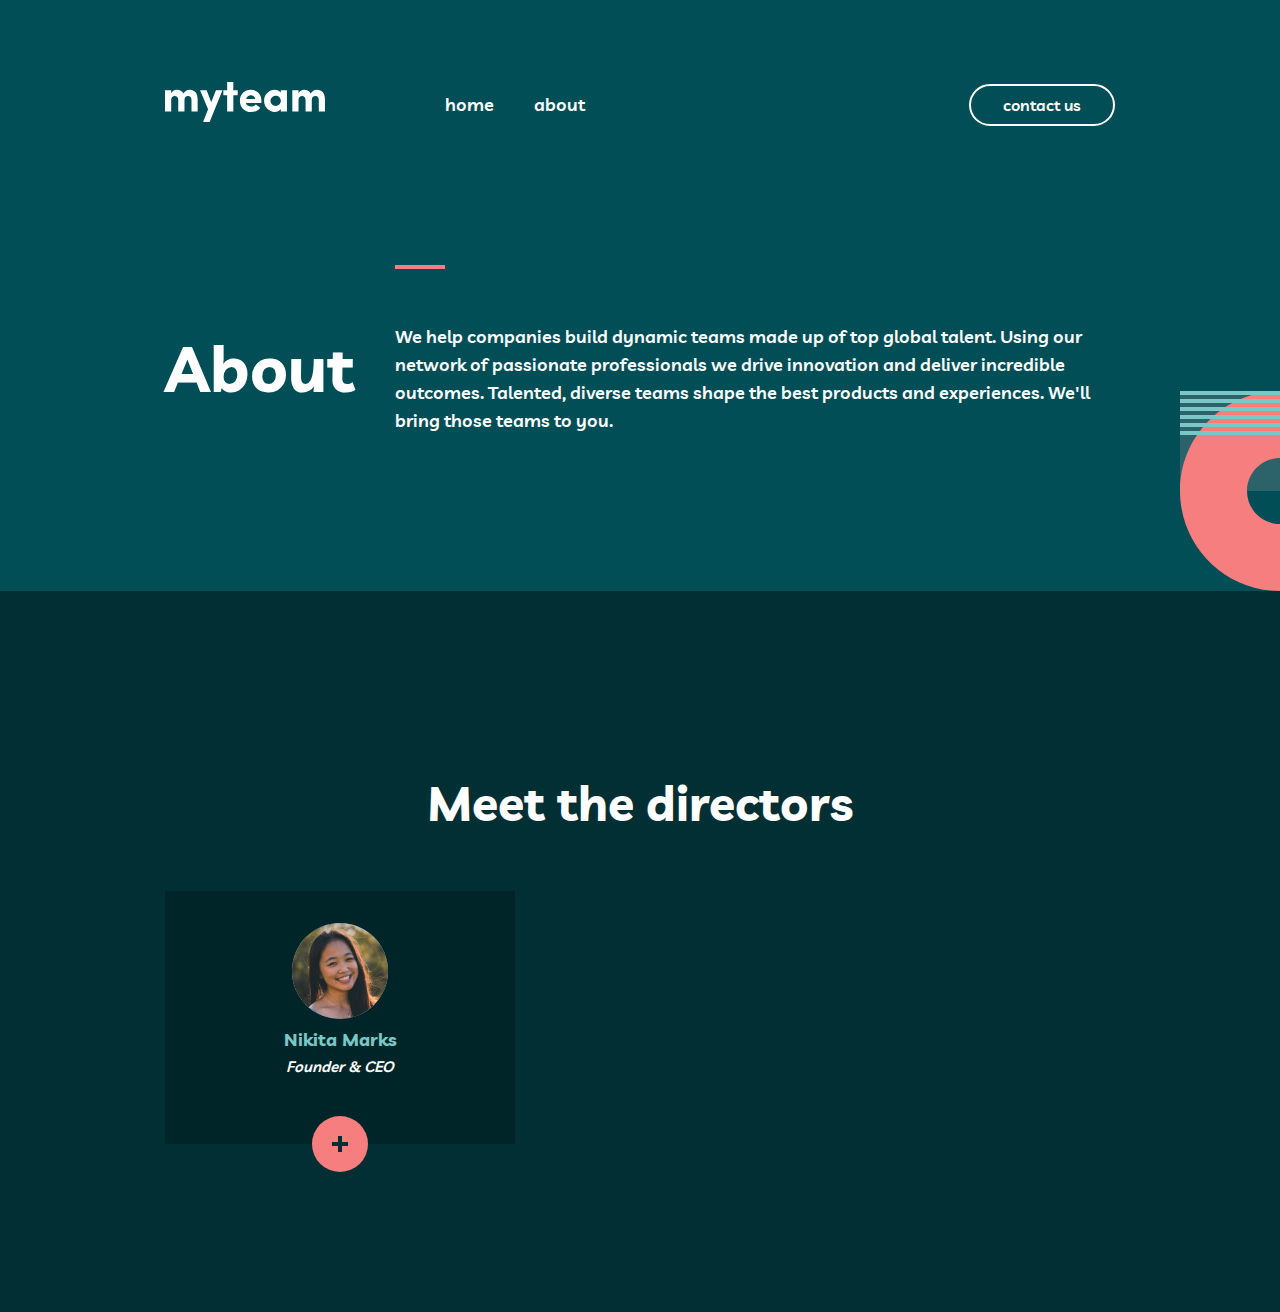
==== about.html @ c37efe7f "about page enterance and some problems fixed" ====
<!DOCTYPE html>
<html lang="en">
<head>
  <meta charset="UTF-8">
  <meta http-equiv="X-UA-Compatible" content="IE=edge">
  <meta name="viewport" content="width=device-width, initial-scale=1.0">
  <title>Project</title>

  <!-- Stylesheets -->
  <link rel="stylesheet" href="css/normalize.css">
  <link rel="stylesheet" href="css/styles.css">
</head>
<body>
  <header class="header">
    <div class="container">
      <!-- NAVBAR  -->
      <div class="navbar">
        <div class="nav-links">
          <a class="logo" href="index.html"> <img src="img/myteam.svg" alt="logo" width="160" height="40"></a>

          <ul class="nav">
            <li class="links"> <a href="index.html">Home</a> </li>
            <li class="links"> <a href="about.html">About</a> </li>
          </ul>
        </div>

        <button class="btn btn-light" > <a href="contact.html">contact us</a> </button>
      </div>
    </div>


  </header>

  <main class="main-content">
    <!-- About part  -->
    <div class="about">
      <div class="container">
        <div class="about-wrapper">
          <h2 class="about-page-title" >About</h1>
            <div class="about-content">
              <div class="just-line-light"></div>
              <p class="about-text">
                We help companies build dynamic teams made up of top global talent. Using our network of passionate professionals we drive innovation and deliver incredible outcomes. Talented, diverse teams shape the best products and experiences. We'll bring those teams to you.
              </p>
            </div>
          </div>
        </div>
        <img src="img/about-hero-circle.svg" alt="" class="about-dec">
      </div>


      <!-- Directors -->
      <div class="directors">
        <div class="container">
          <h3 class="directors-title">Meet the directors</h3>
          <div class="directors-wrapper">
            <div class="d-cards-front">
              <img class="person-img" src="img/nikita.jpg" alt="NIkita MArks">
              <p class="person-name">Nikita Marks</p>
              <p class="person-position">Founder & CEO</p>
              <span class="more-less"><img src="img/icon-plus.svg" alt=""></span>

            </div>

            <!-- <div class="d-card-back">
              <p class="name">Nikita Marks</p>
              <p class="motto">“Empowered teams create truly amazing products. Set the north star and let them follow it.”</p>
              <a  class="svg-icon" href="#">   <svg width="24" height="20" fill="none" xmlns="http://www.w3.org/2000/svg"><path class="svg-social" d="M24 2.557a9.83 9.83 0 0 1-2.828.775A4.932 4.932 0 0 0 23.337.608a9.864 9.864 0 0 1-3.127 1.195A4.916 4.916 0 0 0 16.616.248c-3.179 0-5.515 2.966-4.797 6.045A13.978 13.978 0 0 1 1.671 1.149a4.93 4.93 0 0 0 1.523 6.574 4.903 4.903 0 0 1-2.229-.616c-.054 2.281 1.581 4.415 3.949 4.89a4.935 4.935 0 0 1-2.224.084 4.928 4.928 0 0 0 4.6 3.419A9.9 9.9 0 0 1 0 17.54a13.94 13.94 0 0 0 7.548 2.212c9.142 0 14.307-7.721 13.995-14.646A10.025 10.025 0 0 0 24 2.557Z" fill="#fff"/></svg></a>

              <a class="svg-icon" href="#"><svg width="20" height="20" fill="none" xmlns="http://www.w3.org/2000/svg"><path class="svg-social" fill-rule="evenodd" clip-rule="evenodd" d="M2 0h16c1.1 0 2 .9 2 2v16c0 1.1-.9 2-2 2H2c-1.1 0-2-.9-2-2V2C0 .9.9 0 2 0Zm4 17V8H3v9h3ZM4.5 6.3c-1 0-1.8-.8-1.8-1.8s.8-1.8 1.8-1.8 1.8.8 1.8 1.8-.8 1.8-1.8 1.8ZM14 17h3v-5.7c0-1.9-1.6-3.5-3.5-3.5-.9 0-2 .6-2.5 1.4V8H8v9h3v-5.3c0-.8.7-1.5 1.5-1.5s1.5.7 1.5 1.5V17Z" fill="#fff"/></svg></a>

              <span class="more-less">x</span>
            </div> -->


          </div>
        </div>
      </div>

    </div>


    <script src="js/main.js"></script>
  </body>
  </html>
---- css/styles.css ----
:root{
  --font:  "Livvic", "Arial", sans-serif;
  --bg-color:#014E56;
  --coral:#F67E7E;
  --light:#fff;
  --state-green:#012F34;
  --dark-green:#002529;

}

/* livvic-600 - latin */
@font-face {
  font-family: "Livvic";
  font-style: normal;
  font-weight: 600;
  src: local(""),
  url("../fonts/livvic-v11-latin-600.woff2") format("woff2"), /* Chrome 26+, Opera 23+, Firefox 39+ */
  url("../fonts/livvic-v11-latin-600.woff") format("woff"); /* Chrome 6+, Firefox 3.6+, IE 9+, Safari 5.1+ */
}
/* livvic-700 - latin */
@font-face {
  font-family: "Livvic";
  font-style: normal;
  font-weight: 700;
  src: local(""),
  url("../fonts/livvic-v11-latin-700.woff2") format("woff2"), /* Chrome 26+, Opera 23+, Firefox 39+ */
  url("../fonts/livvic-v11-latin-700.woff") format("woff"); /* Chrome 6+, Firefox 3.6+, IE 9+, Safari 5.1+ */
}

/* GLOBAL */
html {
  box-sizing: border-box;
  height: 100%;
  scroll-behavior: smooth;
}

*,
*::before,
*::after {
  box-sizing: inherit;
}

body {
  display: flex;
  flex-direction: column;
  height: 100%;
  padding: 0;
  margin: 0;
  font-family: var(--font);
  font-size: 16px;
  line-height: 25px;
  font-weight: 600;
  background-color: var(--bg-color);
  color: var(--light);
  z-index: 2;
  overflow-x: hidden;
}
ul{
  list-style: none;
}
img {
  max-width: 100%;
  height: auto;
}

a{
  text-decoration: none;
  color: inherit;
}

.btn{
  padding: 10px 32px;
  box-sizing: border-box;
  border-radius: 24px;
  background-color: rgba(0, 0, 0, 0);
  cursor: pointer;
  transition: all 0.3s ease;
}

.btn:active{
  opacity: 0.7;
}

.btn-light{
  border: 2px solid var(--light);
  color: var(--light);
}

.btn-light:hover{
  background-color:var(--light);
  color:var(--bg-color);
}

.btn-dark{
  border: 2px solid var(--state-green);
  color: var(--state-green);
}
.btn-dark:hover{
  background-color:var(--state-green);
  color:var(--light);
}

/* CONTAINER */
.container {
  width: 100%;
  max-width: 1440px;
  padding-left: 165px;
  padding-right: 165px;
  margin-left: auto;
  margin-right: auto;
}


/* MAIN-CONTENT */
/* .main-content {
  flex-grow: 1;
} */

.header{
  padding-top: 75px;
  padding-bottom: 250px;
  position: relative;
  max-width: 1440px;
  width: 100%;
  margin:0 auto;
  background-color: var(--bg-color);
  height: 700;

}

/* NAVBAR  */

.navbar {
  display: flex;
  justify-content: space-between;
  align-items: center;

}

.logo:hover{
  cursor: pointer;
  opacity:0.8;
}

.logo:active{
  opacity:0.6;
}

.nav-links {
  display: flex;
  align-items: center;
}


.nav {
  list-style: none;
  display: flex;
  flex-direction: row;
  align-items: center;
}
.links:not(:last-child){
  margin-right: 40px;
  margin-left: 80px;

}
.links{
  text-transform: lowercase;
  font-size: 18px;
  line-height: 28px;
  cursor: pointer;
  transition: opacity 0.3s ease;
}

.links:hover{
  opacity: 0.8;
}

.links:active{
  opacity: 0.6;
}


/* Hero part  */
.hero {
  display: flex;
  align-items: center;
  justify-content: space-between;
  flex-wrap: wrap;
  max-width: 1440px;
  width: 100%;
  overflow-x:hidden;
}
.hero-title {
  font-weight: bold;
  font-size: 100px;
  line-height: 100px;
}
.hightlighted {
  color: var(--coral);
}
.hero-content {
  width: 445px ;
}
.just-line {
  width: 50px;
  height: 4px;
  background-color: #79C8C7;
  margin-bottom: 79px;
}
.hero-text {
  font-weight: 600;
  font-size: 18px;
  line-height: 28px;
}

.hero-dec{
  position: absolute;
  bottom: 0;
  right: 165px;
  transform: translateY(50%);
  z-index:0;
}

.hero-dec-d{
  position: absolute;
  left: 0;
  top: 250px;
  transform: translateX(-50%);
  z-index: 0;
}


/* FEATURES  */

.features {
  z-index: 2;
  background-color: var(--state-green);
  max-width: 1440px;
  width: 100%;
  margin:0 auto;
  padding: 140px 0;
  position: relative;


}

.just-line-light{
  background-color: var(--coral);
  width: 50px;
  height: 4px;
  margin-bottom: 54px;
}
.features-wrapper {
  display: flex;
  justify-content: space-between;
}
.features-title {
  font-weight: bold;
  font-size: 48px;
  line-height: 48px;

}

.detail-content {
  display: flex;
  align-items: center;
}
.details {
  margin-left: 23px;
}
.detail-title {
  font-weight: bold;
  font-size: 18px;
  line-height: 28px;
  color: var(--coral);
}
.detail-text {
  width: 445px;
  opacity: 0.8;
  font-weight: 600;
  font-size: 15px;
  line-height: 25px;
}

.feature-dec{
  position: absolute;
  right: 0;
  bottom: 0;
  transform: translateX(50%);
}


/* INDEX_ABOUT Stylesheets */
.index-about {
  max-width: 1440px;
  width: 100%;
  margin:0 auto;
  padding-top: 140px;
  padding-bottom: 150px;
  position: relative;
}

.index-about-title {
  font-weight: bold;
  font-size: 48px;
  line-height: 48px;
  text-align: center;
  margin-bottom: 92px;
}

.special-text{
  color: #79C8C7
  ;
}
.index-about-content {
  display: flex;
  justify-content: space-between;
}
.index-about-data {
  text-align: center;
  position: relative;
  width: 350px;
}
.data-text {
  margin:0;
  font-weight: 600;
  font-size: 15px;
  line-height: 25px;
  margin-bottom: 24px;
}
.data-owner-name {
  display: block;
  color: #79C8C7;
  font-weight: bold;
  font-size: 18px;
  line-height: 28px;
}
.owner-position {
  display: block;
  font-style: italic;
  font-weight: 500;
  font-size: 13px;
  line-height: 18px;
  margin-top: 2px;
  margin-bottom: 32px;
}
.person {
  border-radius:50%;
}
.index-about-dec {
  position: absolute;
  top: 0;
  left: 40%;
  transform: translateY(-90%);
}
.index-about-top {
  position: absolute;
  top: 0;
  left: 0;
}
.index-about-bottom {
  position: absolute;
  right: 0;
  bottom: 0;
  transform: translateY(50%);
}



/* Footer part  */


/* index-offer  */
.offer {
  max-width: 1440px;
  width: 100%;
  margin:0 auto;

  background-color: var(--coral);
  position: relative;
  height: 200px;

}

.offer-wrapper{
  display: flex;
  justify-content: space-around;
  align-items: center;

}

.offer-title {
  font-weight: bold;
  font-size: 48px;
  line-height: 48px;
  /* identical to box height, or 100% */
  color: #012F34;
  margin:0;
  padding: 76px 0;
}

.offer-dec{
  position: absolute;
  top: 0;
  left: 0;
  transform: translateY(25%);

}


/* Footer bar style  */
.footer-bar {
  max-width: 1440px;
  width: 100%;
  margin: 0 auto;
  background-color: var(--dark-green);
  padding: 48px 0;
  position: relative;
  z-index: 1;
}

.footer-wrapper {
  display: flex;
  justify-content: space-between;
  align-items: center;
}
.footer-data {
  display: flex;
  align-items: center;
}
.footer-nav {
  display: flex;
  flex-direction: column;
  justify-content: center;
  align-items: center;

}
.logo {
  z-index: 1;
}
.foot-nav {
  display: flex;
  flex-direction: row;
  align-items: center;
  justify-content: space-between;

}
.f-links {
  margin-right: 40px;
  cursor: pointer;
}
.f-links:hover{
  opacity: 0.7;
}
.footer-details {
  margin-left: 125px;
  opacity: 0.6;
  font-weight: 600;
  font-size: 15px;
  line-height: 25px;
}
.social-media {
  text-align: end;
}

/* Yemagan joyi  */

.svg-social {
  margin-left: 15px;
  cursor: pointer;
}
.svg-social:active{
  opacity: 0.7;
}

.svg-icons{
  padding: 5px;
  margin-left: 16px;
}

.svg-icons:hover .svg-social{
  fill: var(--coral);
}
.copyright {
  opacity: 0.6;
  margin-top: 51px;
}

/* ABOUT PAGE  */

.about {
  max-width: 1440px;
  width: 100%;
  margin: 0 auto;
  position: relative;
  margin-top: -120px;
  padding-bottom: 120px;
}

.about-wrapper {
  display: flex;
  justify-content: space-between;
}
.about-page-title {
  font-weight: bold;
  font-size: 64px;
  line-height: 100px;

}
.about-content {
  width: 720px;
}

.about-text {
  font-weight: 600;
  font-size: 18px;
  line-height: 28px;

}

.about-dec{
  position: absolute;
  right: 0;
  bottom: 0;
  transform: translateX(50%);
}

/* directors */
.directors {
  background-color:var(--state-green);
  padding-bottom: 168px;
  padding-top: 140px;
  max-width: 1440px;
  width: 100%;
}

.directors-title {
  font-weight: bold;
  font-size: 48px;
  line-height: 48px;
  text-align: center;
  margin-bottom: 64px;
}
.directors-wrapper {
  display: flex;
  flex-wrap: wrap;
  justify-content: space-between;

}
.d-cards-front {
  width: 350px;
  height: 253px;
  background-color: var(--dark-green);
  text-align: center;
  padding-top: 32px;
  position: relative;
}
.person-img {
  width: 96px;
  height: 96px;
  border-radius:50%;
}
.person-name {
  margin: 0;
  font-weight: bold;
  font-size: 18px;
  line-height: 28px;
  color:  #79C8C7;;
}
.person-position {
  margin: 0;
  font-style: italic;
  font-weight: 500;
  font-size: 15px;
  line-height: 25px;
}
.more-less {
width: 56px;
height: 56px;
background-color: var(--coral);
position: absolute;
bottom: 0;
border-radius:50%;
left: 147px;
transform: translateY(50%);
display: flex;
align-items: center;
justify-content: center;
}
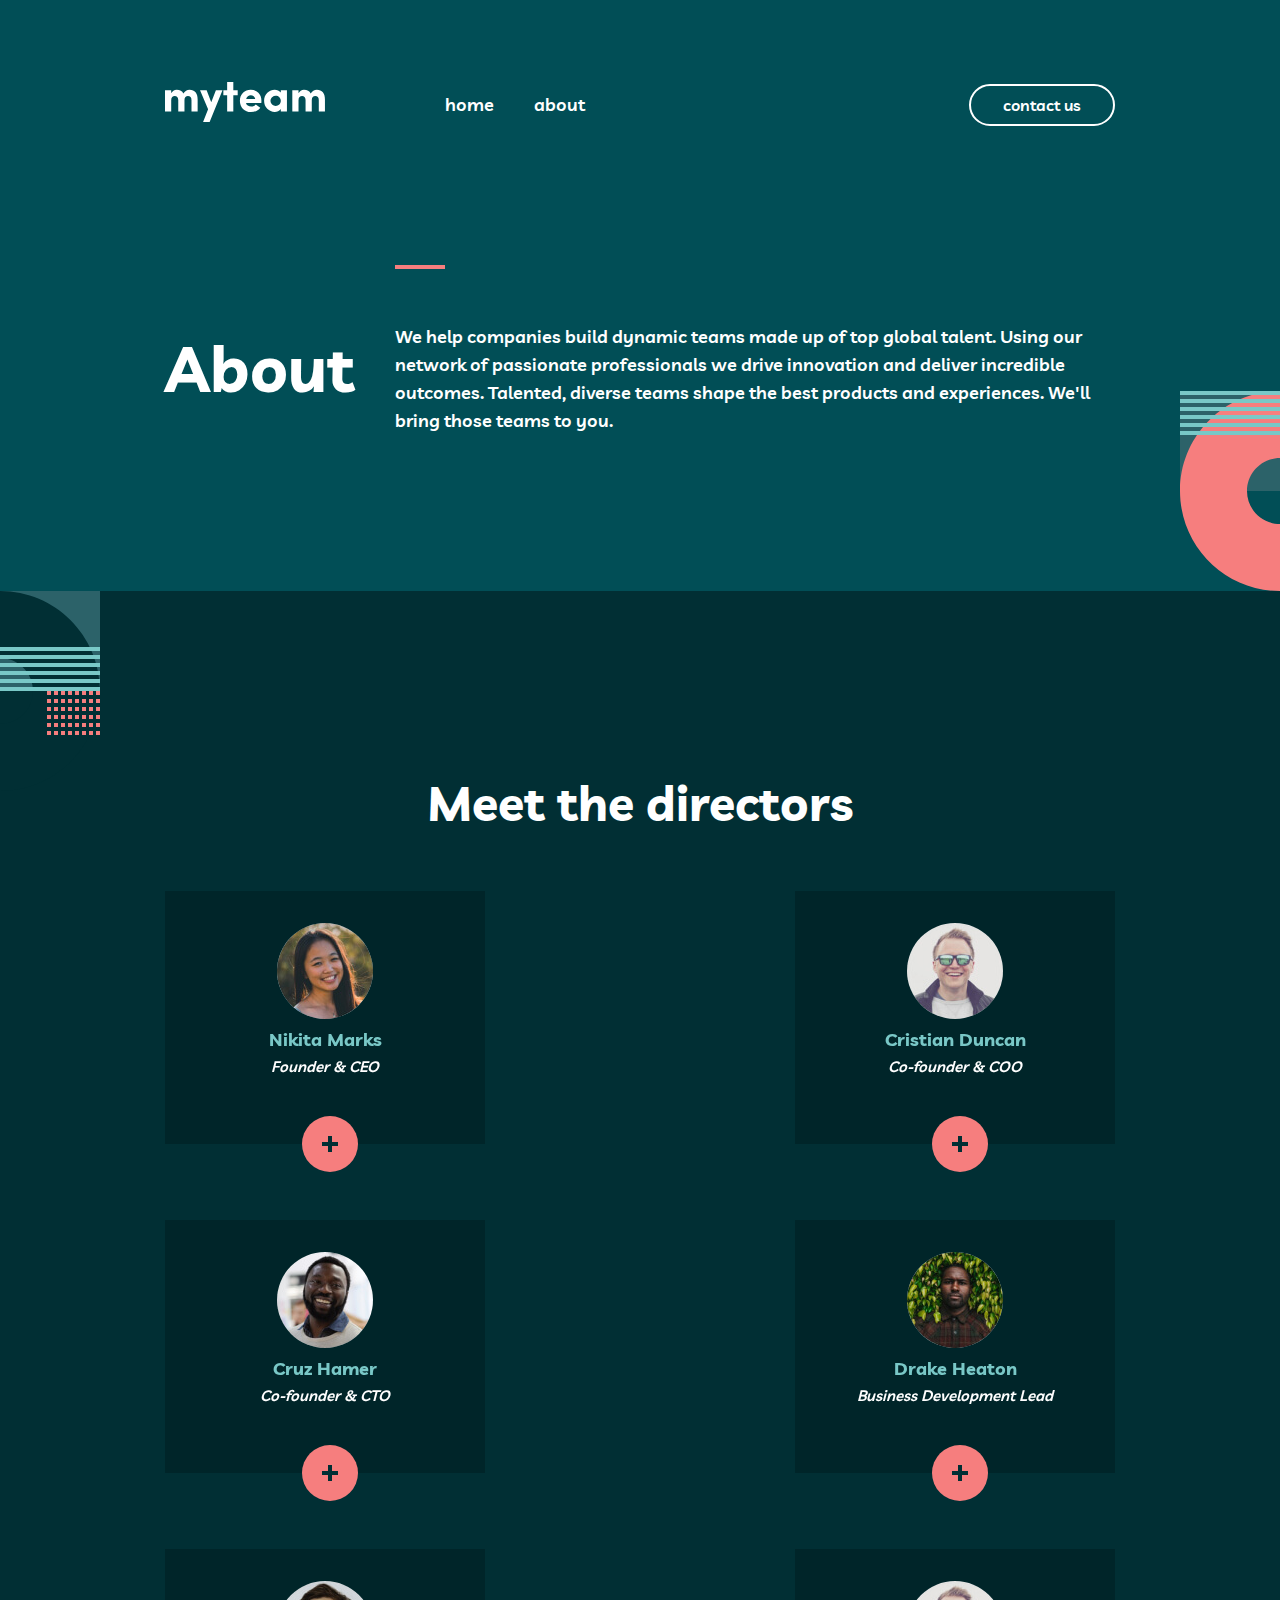
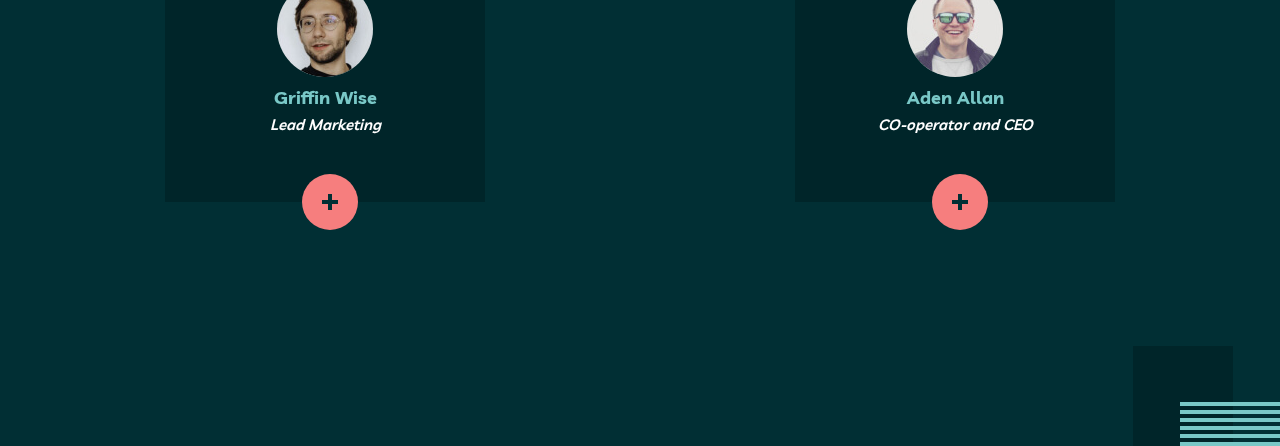
==== commit 24d7cea4: "Directors section added" ====
--- a/about.html
+++ b/about.html
@@ -53,28 +53,156 @@
       <div class="directors">
         <div class="container">
           <h3 class="directors-title">Meet the directors</h3>
-          <div class="directors-wrapper">
-            <div class="d-cards-front">
-              <img class="person-img" src="img/nikita.jpg" alt="NIkita MArks">
-              <p class="person-name">Nikita Marks</p>
-              <p class="person-position">Founder & CEO</p>
-              <span class="more-less"><img src="img/icon-plus.svg" alt=""></span>
-
-            </div>
-
-            <!-- <div class="d-card-back">
-              <p class="name">Nikita Marks</p>
-              <p class="motto">“Empowered teams create truly amazing products. Set the north star and let them follow it.”</p>
-              <a  class="svg-icon" href="#">   <svg width="24" height="20" fill="none" xmlns="http://www.w3.org/2000/svg"><path class="svg-social" d="M24 2.557a9.83 9.83 0 0 1-2.828.775A4.932 4.932 0 0 0 23.337.608a9.864 9.864 0 0 1-3.127 1.195A4.916 4.916 0 0 0 16.616.248c-3.179 0-5.515 2.966-4.797 6.045A13.978 13.978 0 0 1 1.671 1.149a4.93 4.93 0 0 0 1.523 6.574 4.903 4.903 0 0 1-2.229-.616c-.054 2.281 1.581 4.415 3.949 4.89a4.935 4.935 0 0 1-2.224.084 4.928 4.928 0 0 0 4.6 3.419A9.9 9.9 0 0 1 0 17.54a13.94 13.94 0 0 0 7.548 2.212c9.142 0 14.307-7.721 13.995-14.646A10.025 10.025 0 0 0 24 2.557Z" fill="#fff"/></svg></a>
-
-              <a class="svg-icon" href="#"><svg width="20" height="20" fill="none" xmlns="http://www.w3.org/2000/svg"><path class="svg-social" fill-rule="evenodd" clip-rule="evenodd" d="M2 0h16c1.1 0 2 .9 2 2v16c0 1.1-.9 2-2 2H2c-1.1 0-2-.9-2-2V2C0 .9.9 0 2 0Zm4 17V8H3v9h3ZM4.5 6.3c-1 0-1.8-.8-1.8-1.8s.8-1.8 1.8-1.8 1.8.8 1.8 1.8-.8 1.8-1.8 1.8ZM14 17h3v-5.7c0-1.9-1.6-3.5-3.5-3.5-.9 0-2 .6-2.5 1.4V8H8v9h3v-5.3c0-.8.7-1.5 1.5-1.5s1.5.7 1.5 1.5V17Z" fill="#fff"/></svg></a>
-
-              <span class="more-less">x</span>
-            </div> -->
+
+          <div class="directors-main-wrapper">
+
+
+            <div class="directors-wrapper">
+              <div class="d-cards-front">
+                <img class="person-img" src="img/nikita.jpg" alt="Nikita MArks">
+                <p class="person-name">Nikita Marks</p>
+                <p class="person-position">Founder & CEO</p>
+                <span class="more-less"><img src="img/icon-plus.svg" alt=""></span>
+
+              </div>
+              <div class="d-card-back">
+                <p class="person-name">Nikita Marks</p>
+                <p class="motto">“Empowered teams create truly amazing products. Set the north star and let them follow it.”</p>
+                <a  class="svg-icon" href="#">   <svg width="24" height="20" fill="none" xmlns="http://www.w3.org/2000/svg"><path class="svg-social" d="M24 2.557a9.83 9.83 0 0 1-2.828.775A4.932 4.932 0 0 0 23.337.608a9.864 9.864 0 0 1-3.127 1.195A4.916 4.916 0 0 0 16.616.248c-3.179 0-5.515 2.966-4.797 6.045A13.978 13.978 0 0 1 1.671 1.149a4.93 4.93 0 0 0 1.523 6.574 4.903 4.903 0 0 1-2.229-.616c-.054 2.281 1.581 4.415 3.949 4.89a4.935 4.935 0 0 1-2.224.084 4.928 4.928 0 0 0 4.6 3.419A9.9 9.9 0 0 1 0 17.54a13.94 13.94 0 0 0 7.548 2.212c9.142 0 14.307-7.721 13.995-14.646A10.025 10.025 0 0 0 24 2.557Z" fill="#fff"/></svg></a>
+
+                <a class="svg-icon" href="#"><svg width="20" height="20" fill="none" xmlns="http://www.w3.org/2000/svg"><path class="svg-social" fill-rule="evenodd" clip-rule="evenodd" d="M2 0h16c1.1 0 2 .9 2 2v16c0 1.1-.9 2-2 2H2c-1.1 0-2-.9-2-2V2C0 .9.9 0 2 0Zm4 17V8H3v9h3ZM4.5 6.3c-1 0-1.8-.8-1.8-1.8s.8-1.8 1.8-1.8 1.8.8 1.8 1.8-.8 1.8-1.8 1.8ZM14 17h3v-5.7c0-1.9-1.6-3.5-3.5-3.5-.9 0-2 .6-2.5 1.4V8H8v9h3v-5.3c0-.8.7-1.5 1.5-1.5s1.5.7 1.5 1.5V17Z" fill="#fff"/></svg></a>
+
+                <span class="more-less"><svg width="16" height="16" fill="none" xmlns="http://www.w3.org/2000/svg"><path fill-rule="evenodd" clip-rule="evenodd" d="M10 0H6v6H0v4h6v6h4v-6h6V6h-6V0Z" fill="#012F34"/></svg></span>
+
+              </div>
+
+            </div>
+
+            <div class="directors-wrapper">
+              <div class="d-cards-front">
+                <img class="person-img" src="img/cristian.jpg" alt="Cristian Duncan">
+                <p class="person-name">Cristian Duncan</p>
+                <p class="person-position">Co-founder & COO</p>
+                <span class="more-less"><img src="img/icon-plus.svg" alt=""></span>
+
+              </div>
+
+              <div class="d-card-back">
+                <p class="person-name">Cristian Duncan</p>
+                <p class="motto">“Empowered teams create truly amazing products. Set the north star and let them follow it.”</p>
+                <a  class="svg-icon" href="#">   <svg width="24" height="20" fill="none" xmlns="http://www.w3.org/2000/svg"><path class="svg-social" d="M24 2.557a9.83 9.83 0 0 1-2.828.775A4.932 4.932 0 0 0 23.337.608a9.864 9.864 0 0 1-3.127 1.195A4.916 4.916 0 0 0 16.616.248c-3.179 0-5.515 2.966-4.797 6.045A13.978 13.978 0 0 1 1.671 1.149a4.93 4.93 0 0 0 1.523 6.574 4.903 4.903 0 0 1-2.229-.616c-.054 2.281 1.581 4.415 3.949 4.89a4.935 4.935 0 0 1-2.224.084 4.928 4.928 0 0 0 4.6 3.419A9.9 9.9 0 0 1 0 17.54a13.94 13.94 0 0 0 7.548 2.212c9.142 0 14.307-7.721 13.995-14.646A10.025 10.025 0 0 0 24 2.557Z" fill="#fff"/></svg></a>
+
+                <a class="svg-icon" href="#"><svg width="20" height="20" fill="none" xmlns="http://www.w3.org/2000/svg"><path class="svg-social" fill-rule="evenodd" clip-rule="evenodd" d="M2 0h16c1.1 0 2 .9 2 2v16c0 1.1-.9 2-2 2H2c-1.1 0-2-.9-2-2V2C0 .9.9 0 2 0Zm4 17V8H3v9h3ZM4.5 6.3c-1 0-1.8-.8-1.8-1.8s.8-1.8 1.8-1.8 1.8.8 1.8 1.8-.8 1.8-1.8 1.8ZM14 17h3v-5.7c0-1.9-1.6-3.5-3.5-3.5-.9 0-2 .6-2.5 1.4V8H8v9h3v-5.3c0-.8.7-1.5 1.5-1.5s1.5.7 1.5 1.5V17Z" fill="#fff"/></svg></a>
+
+                <span class="more-less"><svg width="16" height="16" fill="none" xmlns="http://www.w3.org/2000/svg"><path fill-rule="evenodd" clip-rule="evenodd" d="M10 0H6v6H0v4h6v6h4v-6h6V6h-6V0Z" fill="#012F34"/></svg></span>
+
+              </div>
+
+
+            </div>
+
+            <div class="directors-wrapper">
+
+              <div class="d-cards-front">
+                <img class="person-img" src="img/cruz.jpg" alt="Cruz Hamer">
+                <p class="person-name">Cruz Hamer</p>
+                <p class="person-position">Co-founder & CTO</p>
+                <span class="more-less"><svg width="16" height="16" fill="none" xmlns="http://www.w3.org/2000/svg"><path fill-rule="evenodd" clip-rule="evenodd" d="M10 0H6v6H0v4h6v6h4v-6h6V6h-6V0Z" fill="#012F34"/></svg></span>
+
+              </div>
+
+              <div class="d-card-back">
+                <p class="person-name">Cruz Hamer</p>
+                <p class="motto">“Empowered teams create truly amazing products. Set the north star and let them follow it.”</p>
+                <a  class="svg-icon" href="#">   <svg width="24" height="20" fill="none" xmlns="http://www.w3.org/2000/svg"><path class="svg-social" d="M24 2.557a9.83 9.83 0 0 1-2.828.775A4.932 4.932 0 0 0 23.337.608a9.864 9.864 0 0 1-3.127 1.195A4.916 4.916 0 0 0 16.616.248c-3.179 0-5.515 2.966-4.797 6.045A13.978 13.978 0 0 1 1.671 1.149a4.93 4.93 0 0 0 1.523 6.574 4.903 4.903 0 0 1-2.229-.616c-.054 2.281 1.581 4.415 3.949 4.89a4.935 4.935 0 0 1-2.224.084 4.928 4.928 0 0 0 4.6 3.419A9.9 9.9 0 0 1 0 17.54a13.94 13.94 0 0 0 7.548 2.212c9.142 0 14.307-7.721 13.995-14.646A10.025 10.025 0 0 0 24 2.557Z" fill="#fff"/></svg></a>
+
+                <a class="svg-icon" href="#"><svg width="20" height="20" fill="none" xmlns="http://www.w3.org/2000/svg"><path class="svg-social" fill-rule="evenodd" clip-rule="evenodd" d="M2 0h16c1.1 0 2 .9 2 2v16c0 1.1-.9 2-2 2H2c-1.1 0-2-.9-2-2V2C0 .9.9 0 2 0Zm4 17V8H3v9h3ZM4.5 6.3c-1 0-1.8-.8-1.8-1.8s.8-1.8 1.8-1.8 1.8.8 1.8 1.8-.8 1.8-1.8 1.8ZM14 17h3v-5.7c0-1.9-1.6-3.5-3.5-3.5-.9 0-2 .6-2.5 1.4V8H8v9h3v-5.3c0-.8.7-1.5 1.5-1.5s1.5.7 1.5 1.5V17Z" fill="#fff"/></svg></a>
+
+                <span class="more-less"><svg width="16" height="16" fill="none" xmlns="http://www.w3.org/2000/svg"><path fill-rule="evenodd" clip-rule="evenodd" d="M10 0H6v6H0v4h6v6h4v-6h6V6h-6V0Z" fill="#012F34"/></svg></span>
+
+              </div>
+
+
+            </div>
+
+            <div class="directors-wrapper">
+
+              <div class="d-cards-front">
+                <img class="person-img" src="img/drake.jpg" alt="Drake Heaton">
+                <p class="person-name">Drake Heaton</p>
+                <p class="person-position">Business Development Lead</p>
+                <span class="more-less"><svg width="16" height="16" fill="none" xmlns="http://www.w3.org/2000/svg"><path fill-rule="evenodd" clip-rule="evenodd" d="M10 0H6v6H0v4h6v6h4v-6h6V6h-6V0Z" fill="#012F34"/></svg></span>
+
+              </div>
+
+              <div class="d-card-back">
+                <p class="person-name">Drake Heaton</p>
+                <p class="motto">“Empowered teams create truly amazing products. Set the north star and let them follow it.”</p>
+                <a  class="svg-icon" href="#">   <svg width="24" height="20" fill="none" xmlns="http://www.w3.org/2000/svg"><path class="svg-social" d="M24 2.557a9.83 9.83 0 0 1-2.828.775A4.932 4.932 0 0 0 23.337.608a9.864 9.864 0 0 1-3.127 1.195A4.916 4.916 0 0 0 16.616.248c-3.179 0-5.515 2.966-4.797 6.045A13.978 13.978 0 0 1 1.671 1.149a4.93 4.93 0 0 0 1.523 6.574 4.903 4.903 0 0 1-2.229-.616c-.054 2.281 1.581 4.415 3.949 4.89a4.935 4.935 0 0 1-2.224.084 4.928 4.928 0 0 0 4.6 3.419A9.9 9.9 0 0 1 0 17.54a13.94 13.94 0 0 0 7.548 2.212c9.142 0 14.307-7.721 13.995-14.646A10.025 10.025 0 0 0 24 2.557Z" fill="#fff"/></svg></a>
+
+                <a class="svg-icon" href="#"><svg width="20" height="20" fill="none" xmlns="http://www.w3.org/2000/svg"><path class="svg-social" fill-rule="evenodd" clip-rule="evenodd" d="M2 0h16c1.1 0 2 .9 2 2v16c0 1.1-.9 2-2 2H2c-1.1 0-2-.9-2-2V2C0 .9.9 0 2 0Zm4 17V8H3v9h3ZM4.5 6.3c-1 0-1.8-.8-1.8-1.8s.8-1.8 1.8-1.8 1.8.8 1.8 1.8-.8 1.8-1.8 1.8ZM14 17h3v-5.7c0-1.9-1.6-3.5-3.5-3.5-.9 0-2 .6-2.5 1.4V8H8v9h3v-5.3c0-.8.7-1.5 1.5-1.5s1.5.7 1.5 1.5V17Z" fill="#fff"/></svg></a>
+
+                <span class="more-less"><svg width="16" height="16" fill="none" xmlns="http://www.w3.org/2000/svg"><path fill-rule="evenodd" clip-rule="evenodd" d="M10 0H6v6H0v4h6v6h4v-6h6V6h-6V0Z" fill="#012F34"/></svg></span>
+
+              </div>
+
+
+            </div>
+
+            <div class="directors-wrapper">
+
+              <div class="d-cards-front">
+                <img class="person-img" src="img/griffin.jpg" alt="Griffin Wise">
+                <p class="person-name">Griffin Wise</p>
+                <p class="person-position">Lead Marketing</p>
+                <span class="more-less"><svg width="16" height="16" fill="none" xmlns="http://www.w3.org/2000/svg"><path fill-rule="evenodd" clip-rule="evenodd" d="M10 0H6v6H0v4h6v6h4v-6h6V6h-6V0Z" fill="#012F34"/></svg></span>
+
+              </div>
+
+              <div class="d-card-back">
+                <p class="person-name">Griffin Wise</p>
+                <p class="motto">“Empowered teams create truly amazing products. Set the north star and let them follow it.”</p>
+                <a  class="svg-icon" href="#">   <svg width="24" height="20" fill="none" xmlns="http://www.w3.org/2000/svg"><path class="svg-social" d="M24 2.557a9.83 9.83 0 0 1-2.828.775A4.932 4.932 0 0 0 23.337.608a9.864 9.864 0 0 1-3.127 1.195A4.916 4.916 0 0 0 16.616.248c-3.179 0-5.515 2.966-4.797 6.045A13.978 13.978 0 0 1 1.671 1.149a4.93 4.93 0 0 0 1.523 6.574 4.903 4.903 0 0 1-2.229-.616c-.054 2.281 1.581 4.415 3.949 4.89a4.935 4.935 0 0 1-2.224.084 4.928 4.928 0 0 0 4.6 3.419A9.9 9.9 0 0 1 0 17.54a13.94 13.94 0 0 0 7.548 2.212c9.142 0 14.307-7.721 13.995-14.646A10.025 10.025 0 0 0 24 2.557Z" fill="#fff"/></svg></a>
+
+                <a class="svg-icon" href="#"><svg width="20" height="20" fill="none" xmlns="http://www.w3.org/2000/svg"><path class="svg-social" fill-rule="evenodd" clip-rule="evenodd" d="M2 0h16c1.1 0 2 .9 2 2v16c0 1.1-.9 2-2 2H2c-1.1 0-2-.9-2-2V2C0 .9.9 0 2 0Zm4 17V8H3v9h3ZM4.5 6.3c-1 0-1.8-.8-1.8-1.8s.8-1.8 1.8-1.8 1.8.8 1.8 1.8-.8 1.8-1.8 1.8ZM14 17h3v-5.7c0-1.9-1.6-3.5-3.5-3.5-.9 0-2 .6-2.5 1.4V8H8v9h3v-5.3c0-.8.7-1.5 1.5-1.5s1.5.7 1.5 1.5V17Z" fill="#fff"/></svg></a>
+
+                <span class="more-less"><svg width="16" height="16" fill="none" xmlns="http://www.w3.org/2000/svg"><path fill-rule="evenodd" clip-rule="evenodd" d="M10 0H6v6H0v4h6v6h4v-6h6V6h-6V0Z" fill="#012F34"/></svg></span>
+
+              </div>
+
+
+            </div>
+
+            <div class="directors-wrapper">
+              <div class="d-cards-front">
+                <img class="person-img" src="img/cristian.jpg" alt="Cristian Duncan">
+                <p class="person-name">Aden Allan</p>
+                <p class="person-position">CO-operator and CEO</p>
+                <span class="more-less"><img src="img/icon-plus.svg" alt=""></span>
+
+              </div>
+
+              <div class="d-card-back">
+                <p class="person-name">Aden Allan</p>
+                <p class="motto">“Empowered teams create truly amazing products. Set the north star and let them follow it.”</p>
+                <a  class="svg-icon" href="#">   <svg width="24" height="20" fill="none" xmlns="http://www.w3.org/2000/svg"><path class="svg-social" d="M24 2.557a9.83 9.83 0 0 1-2.828.775A4.932 4.932 0 0 0 23.337.608a9.864 9.864 0 0 1-3.127 1.195A4.916 4.916 0 0 0 16.616.248c-3.179 0-5.515 2.966-4.797 6.045A13.978 13.978 0 0 1 1.671 1.149a4.93 4.93 0 0 0 1.523 6.574 4.903 4.903 0 0 1-2.229-.616c-.054 2.281 1.581 4.415 3.949 4.89a4.935 4.935 0 0 1-2.224.084 4.928 4.928 0 0 0 4.6 3.419A9.9 9.9 0 0 1 0 17.54a13.94 13.94 0 0 0 7.548 2.212c9.142 0 14.307-7.721 13.995-14.646A10.025 10.025 0 0 0 24 2.557Z" fill="#fff"/></svg></a>
+
+                <a class="svg-icon" href="#"><svg width="20" height="20" fill="none" xmlns="http://www.w3.org/2000/svg"><path class="svg-social" fill-rule="evenodd" clip-rule="evenodd" d="M2 0h16c1.1 0 2 .9 2 2v16c0 1.1-.9 2-2 2H2c-1.1 0-2-.9-2-2V2C0 .9.9 0 2 0Zm4 17V8H3v9h3ZM4.5 6.3c-1 0-1.8-.8-1.8-1.8s.8-1.8 1.8-1.8 1.8.8 1.8 1.8-.8 1.8-1.8 1.8ZM14 17h3v-5.7c0-1.9-1.6-3.5-3.5-3.5-.9 0-2 .6-2.5 1.4V8H8v9h3v-5.3c0-.8.7-1.5 1.5-1.5s1.5.7 1.5 1.5V17Z" fill="#fff"/></svg></a>
+
+                <span class="more-less"><svg width="16" height="16" fill="none" xmlns="http://www.w3.org/2000/svg"><path fill-rule="evenodd" clip-rule="evenodd" d="M10 0H6v6H0v4h6v6h4v-6h6V6h-6V0Z" fill="#012F34"/></svg></span>
+
+              </div>
+
+
+            </div>
+
 
 
           </div>
+
         </div>
+        <img src="img/directors-circle.svg" alt="" class="directors-dec-l">
+        <img src="img/directors-rect.svg" alt="" class="directors-dec-r">
       </div>
 
     </div>
--- a/css/styles.css
+++ b/css/styles.css
@@ -532,6 +532,21 @@
   padding-top: 140px;
   max-width: 1440px;
   width: 100%;
+  margin: 0 auto;
+  position: relative;
+}
+
+.directors-dec-l {
+  position: absolute;
+  top: 0;
+  left: 0;
+  transform: translateX(-50%);
+}
+.directors-dec-r {
+  position: absolute;
+  bottom: 0;
+  right: 0;
+
 }
 
 .directors-title {
@@ -541,20 +556,56 @@
   text-align: center;
   margin-bottom: 64px;
 }
+
+.directors-main-wrapper{
+  display: flex;
+  justify-content: space-between;
+  flex-wrap: wrap;
+  width: 100%;
+}
+
 .directors-wrapper {
-  display: flex;
-  flex-wrap: wrap;
-  justify-content: space-between;
-
-}
-.d-cards-front {
-  width: 350px;
+  width: 320px;
   height: 253px;
+  position: relative;
+  perspective: 1000px;
+  margin-bottom: 76px ;
+
+
+}
+.d-cards-front , .d-card-back {
+  width: 100%;
+  height: 100%;
+  left: 0;
+  top: 0;
   background-color: var(--dark-green);
   text-align: center;
   padding-top: 32px;
-  position: relative;
-}
+  position: absolute;
+  backface-visibility: hidden;
+  transition: 1s;
+
+
+}
+
+.d-card-back{
+  transform: rotateY(180deg);
+}
+
+.directors-wrapper:hover .d-cards-front{
+transform: rotateY(180deg);
+}
+.directors-wrapper:hover .d-card-back{
+  transform: rotateY(360deg);
+}
+/*
+.directors-wrapper:hover .more-less{
+
+  transform:rotate(45deg);
+
+  background-color: #79C8C7;
+} */
+
 .person-img {
   width: 96px;
   height: 96px;
@@ -575,15 +626,22 @@
   line-height: 25px;
 }
 .more-less {
-width: 56px;
-height: 56px;
-background-color: var(--coral);
-position: absolute;
-bottom: 0;
-border-radius:50%;
-left: 147px;
-transform: translateY(50%);
-display: flex;
-align-items: center;
-justify-content: center;
-}
+  width: 56px;
+  height: 56px;
+  background-color: var(--coral);
+  position: absolute;
+  bottom: 0;
+  border-radius:50%;
+  left: 137px;
+  transform: translateY(50%);
+  display: flex;
+  align-items: center;
+  justify-content: center;
+  cursor: pointer;
+  transition: all ease 0.3s;
+}
+
+.more-less:hover{
+  background-color: #79C8C7;
+
+}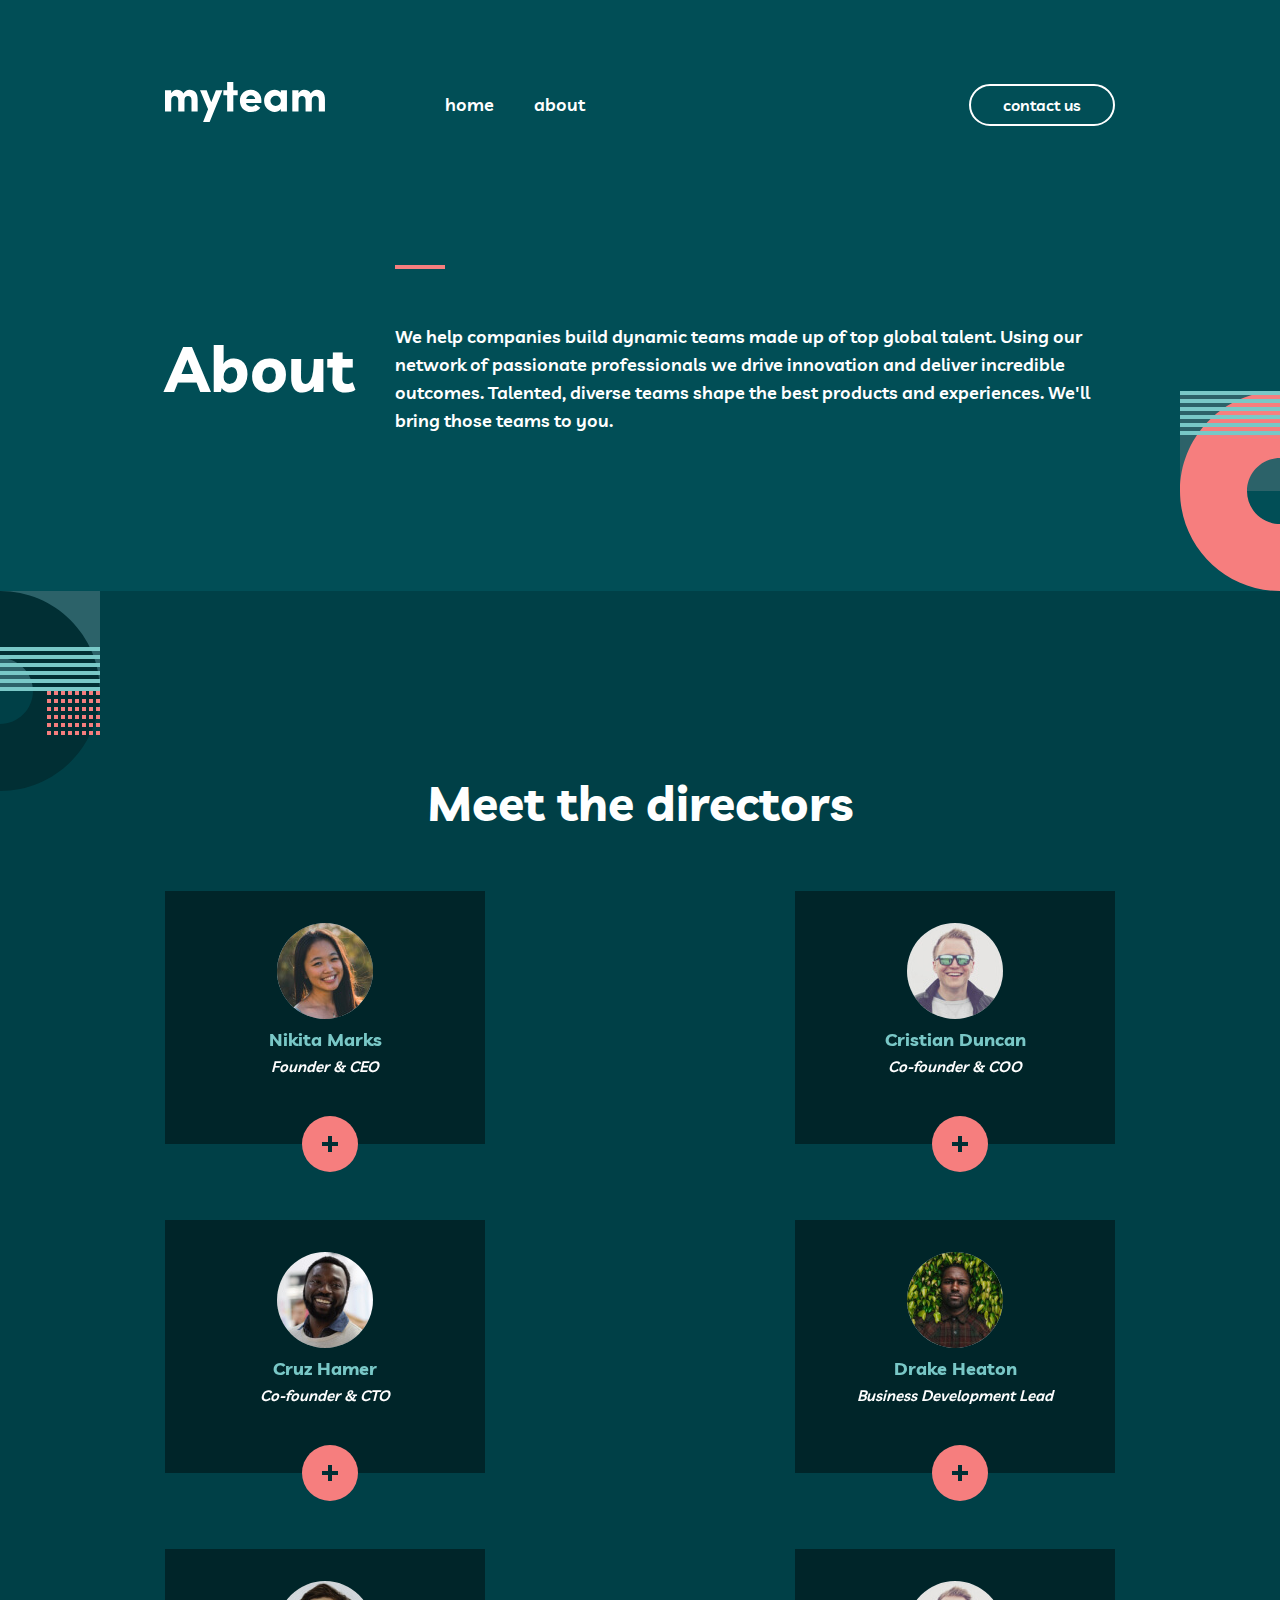
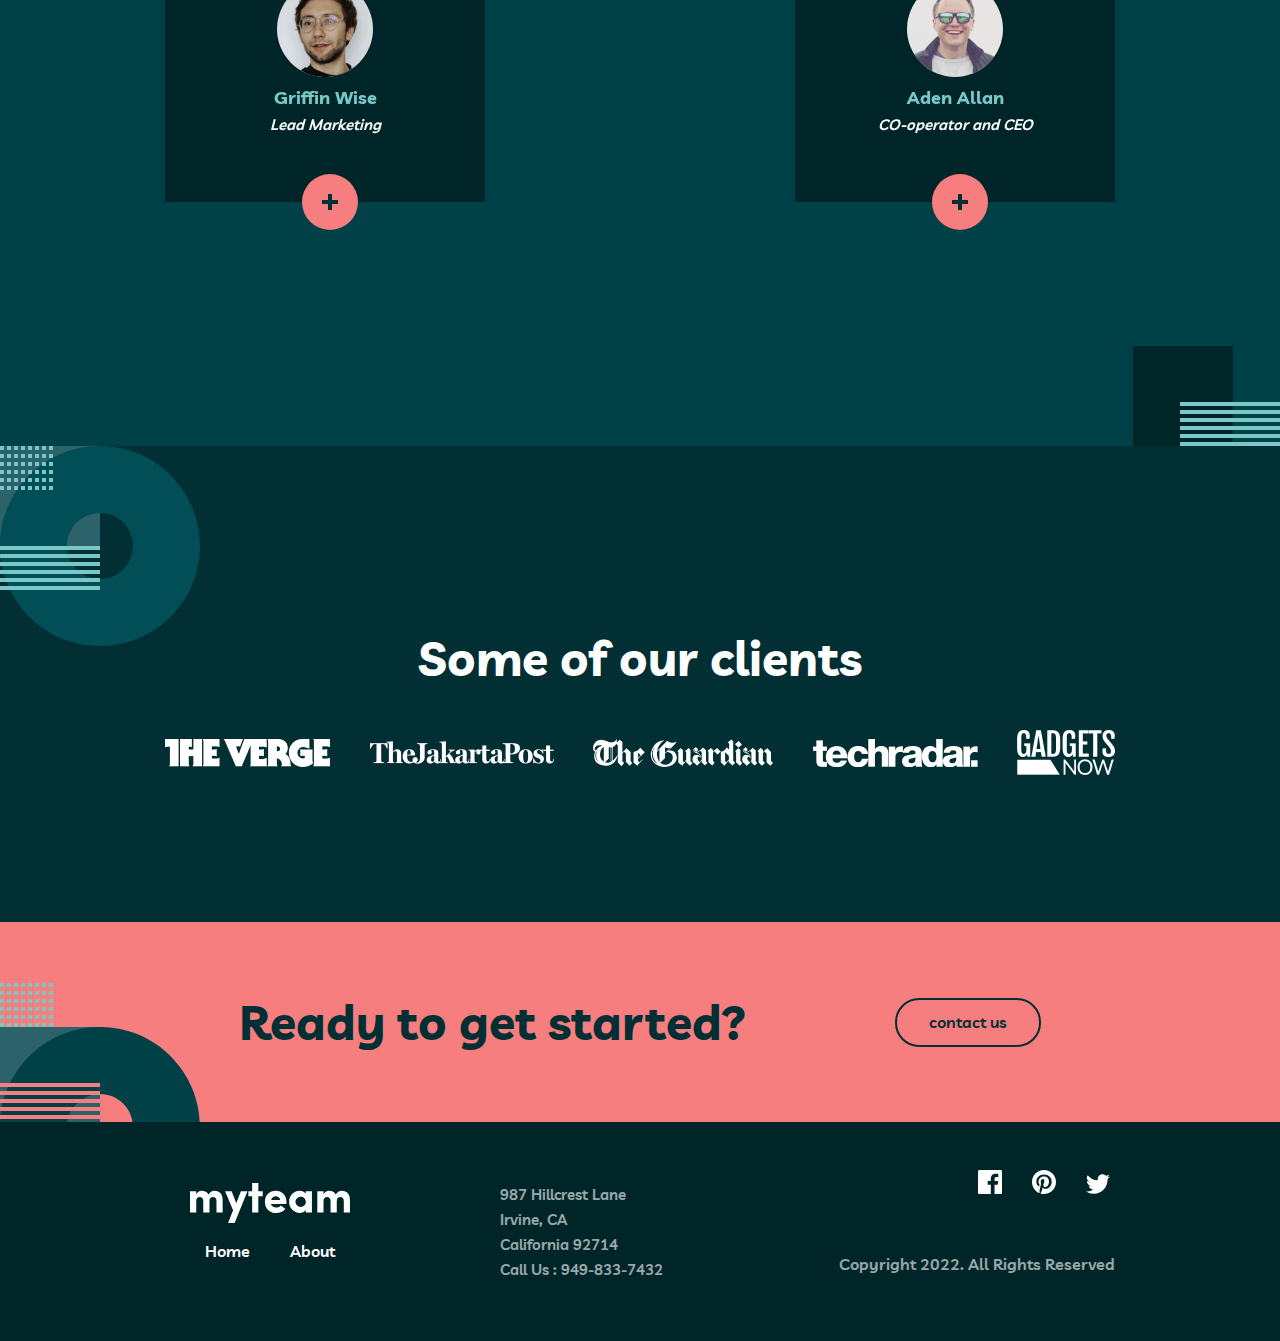
==== commit 67c5e554: "about page footer and clients section added" ====
--- a/about.html
+++ b/about.html
@@ -48,7 +48,6 @@
         <img src="img/about-hero-circle.svg" alt="" class="about-dec">
       </div>
 
-
       <!-- Directors -->
       <div class="directors">
         <div class="container">
@@ -205,7 +204,83 @@
         <img src="img/directors-rect.svg" alt="" class="directors-dec-r">
       </div>
 
-    </div>
+      <!-- Clients  -->
+
+      <div class="clients">
+        <div class="container">
+
+          <h3 class="clients-title">Some of our clients</h3>
+          <div class="clients-wrapper">
+            <a href=""><img src="img/the-verge.png" alt="clients logo and name" width="165" height="28"></a>
+
+            <a href=""><img src="img/the-jakarta-post.png" alt="clients logo and name" width="184" height="23"></a>
+
+            <a href=""> <img src="img/the-guardian.png" alt="clients logo and name" width="180" height="28"></a>
+
+            <a href=""><img src="img/techradar.png" alt="clients logo and name" width="165" height="28"></a>
+
+            <a href=""><img src="img/gadgets-now.png" alt="clients logo and name" width="98" height="45"></a>
+
+          </div>
+        </div>
+
+        <img class="clients-dec" src="img/clients-circle.svg" alt="">
+      </div>
+
+      <!-- OFFER  -->
+      <div class="offer">
+        <div class="container">
+
+          <div class="offer-wrapper">
+            <h3 class="offer-title">Ready to get started?</h3>
+            <bnt class="btn btn-dark"> <a href="contact.html">contact us</a></bnt>
+          </div>
+
+        </div>
+        <img class="offer-dec" src="img/cta-bg.svg" alt="">
+      </div>
+
+    </main>
+
+    <footer class="footer">
+
+
+      <div class="footer-bar">
+        <div class="container">
+
+          <div class="footer-wrapper">
+            <div class="footer-data">
+
+              <div class="footer-nav">
+                <img src="img/myteam.svg" alt="Logo" class="logo" width="160" height="40">
+                <ul class="foot-nav">
+                  <a href="index.html"><li class="f-links">Home</li></a>
+                  <a href="about.html"><li class="f-links">About</li></a>
+                </ul>
+              </div>
+
+              <div class="footer-details">
+                987  Hillcrest Lane <br> Irvine, CA <br> California 92714 <br> Call Us : 949-833-7432
+              </div>
+            </div>
+
+            <div class="social-media">
+              <a class="svg-icons" href="#"> <svg  width="24" height="24" fill="none" xmlns="http://www.w3.org/2000/svg"><path class="svg-social" d="M22.675 0H1.325C.593 0 0 .593 0 1.325v21.351C0 23.407.593 24 1.325 24H12.82v-9.294H9.692v-3.622h3.128V8.413c0-3.1 1.893-4.788 4.659-4.788 1.325 0 2.463.099 2.795.143v3.24l-1.918.001c-1.504 0-1.795.715-1.795 1.763v2.313h3.587l-.467 3.622h-3.12V24h6.116c.73 0 1.323-.593 1.323-1.325V1.325C24 .593 23.407 0 22.675 0Z" fill="#fff"/></svg></a>
+
+              <a class="svg-icons" href="#">  <svg   width="24" height="24" fill="none" xmlns="http://www.w3.org/2000/svg"><path class="svg-social" d="M12 0C5.373 0 0 5.372 0 12c0 5.084 3.163 9.426 7.627 11.174-.105-.949-.2-2.405.042-3.441.218-.937 1.407-5.965 1.407-5.965s-.359-.719-.359-1.782c0-1.668.967-2.914 2.171-2.914 1.023 0 1.518.769 1.518 1.69 0 1.029-.655 2.568-.994 3.995-.283 1.194.599 2.169 1.777 2.169 2.133 0 3.772-2.249 3.772-5.495 0-2.873-2.064-4.882-5.012-4.882-3.414 0-5.418 2.561-5.418 5.207 0 1.031.397 2.138.893 2.738a.36.36 0 0 1 .083.345l-.333 1.36c-.053.22-.174.267-.402.161-1.499-.698-2.436-2.889-2.436-4.649 0-3.785 2.75-7.262 7.929-7.262 4.163 0 7.398 2.967 7.398 6.931 0 4.136-2.607 7.464-6.227 7.464-1.216 0-2.359-.631-2.75-1.378l-.748 2.853c-.271 1.043-1.002 2.35-1.492 3.146C9.57 23.812 10.763 24 12 24c6.627 0 12-5.373 12-12 0-6.628-5.373-12-12-12Z" fill="#fff"/></svg></a>
+
+              <a class="svg-icons" href="#"><svg width="24" height="20" fill="none" xmlns="http://www.w3.org/2000/svg"><path class="svg-social" d="M24 2.557a9.83 9.83 0 0 1-2.828.775A4.932 4.932 0 0 0 23.337.608a9.864 9.864 0 0 1-3.127 1.195A4.916 4.916 0 0 0 16.616.248c-3.179 0-5.515 2.966-4.797 6.045A13.978 13.978 0 0 1 1.671 1.149a4.93 4.93 0 0 0 1.523 6.574 4.903 4.903 0 0 1-2.229-.616c-.054 2.281 1.581 4.415 3.949 4.89a4.935 4.935 0 0 1-2.224.084 4.928 4.928 0 0 0 4.6 3.419A9.9 9.9 0 0 1 0 17.54a13.94 13.94 0 0 0 7.548 2.212c9.142 0 14.307-7.721 13.995-14.646A10.025 10.025 0 0 0 24 2.557Z" fill="#fff"/></svg></a>
+
+
+              <p class="copyright">Copyright 2022. All Rights Reserved</p>
+            </div>
+          </div>
+        </div>
+      </div>
+
+
+    </footer>
+
 
 
     <script src="js/main.js"></script>
--- a/css/styles.css
+++ b/css/styles.css
@@ -527,7 +527,7 @@
 
 /* directors */
 .directors {
-  background-color:var(--state-green);
+  background-color:#004047;
   padding-bottom: 168px;
   padding-top: 140px;
   max-width: 1440px;
@@ -572,12 +572,14 @@
   margin-bottom: 76px ;
 
 
+
 }
 .d-cards-front , .d-card-back {
   width: 100%;
   height: 100%;
   left: 0;
   top: 0;
+  padding: 48px;
   background-color: var(--dark-green);
   text-align: center;
   padding-top: 32px;
@@ -598,13 +600,6 @@
 .directors-wrapper:hover .d-card-back{
   transform: rotateY(360deg);
 }
-/*
-.directors-wrapper:hover .more-less{
-
-  transform:rotate(45deg);
-
-  background-color: #79C8C7;
-} */
 
 .person-img {
   width: 96px;
@@ -644,4 +639,32 @@
 .more-less:hover{
   background-color: #79C8C7;
 
+}
+
+/* CLIENTS  */
+.clients {
+  max-width: 1400px;
+  width: 100%;
+  margin: 0 auto;
+  padding: 140px 0 ;
+  position: relative;
+   background-color: var(--state-green);
+}
+
+.clients-title {
+  font-style: normal;
+font-weight: bold;
+font-size: 48px;
+line-height: 48px;
+text-align: center;
+}
+.clients-wrapper {
+  display: flex;
+  justify-content: space-between;
+  align-items: center;
+}
+.clients-dec {
+  position: absolute;
+  top: 0;
+  left: 0;
 }